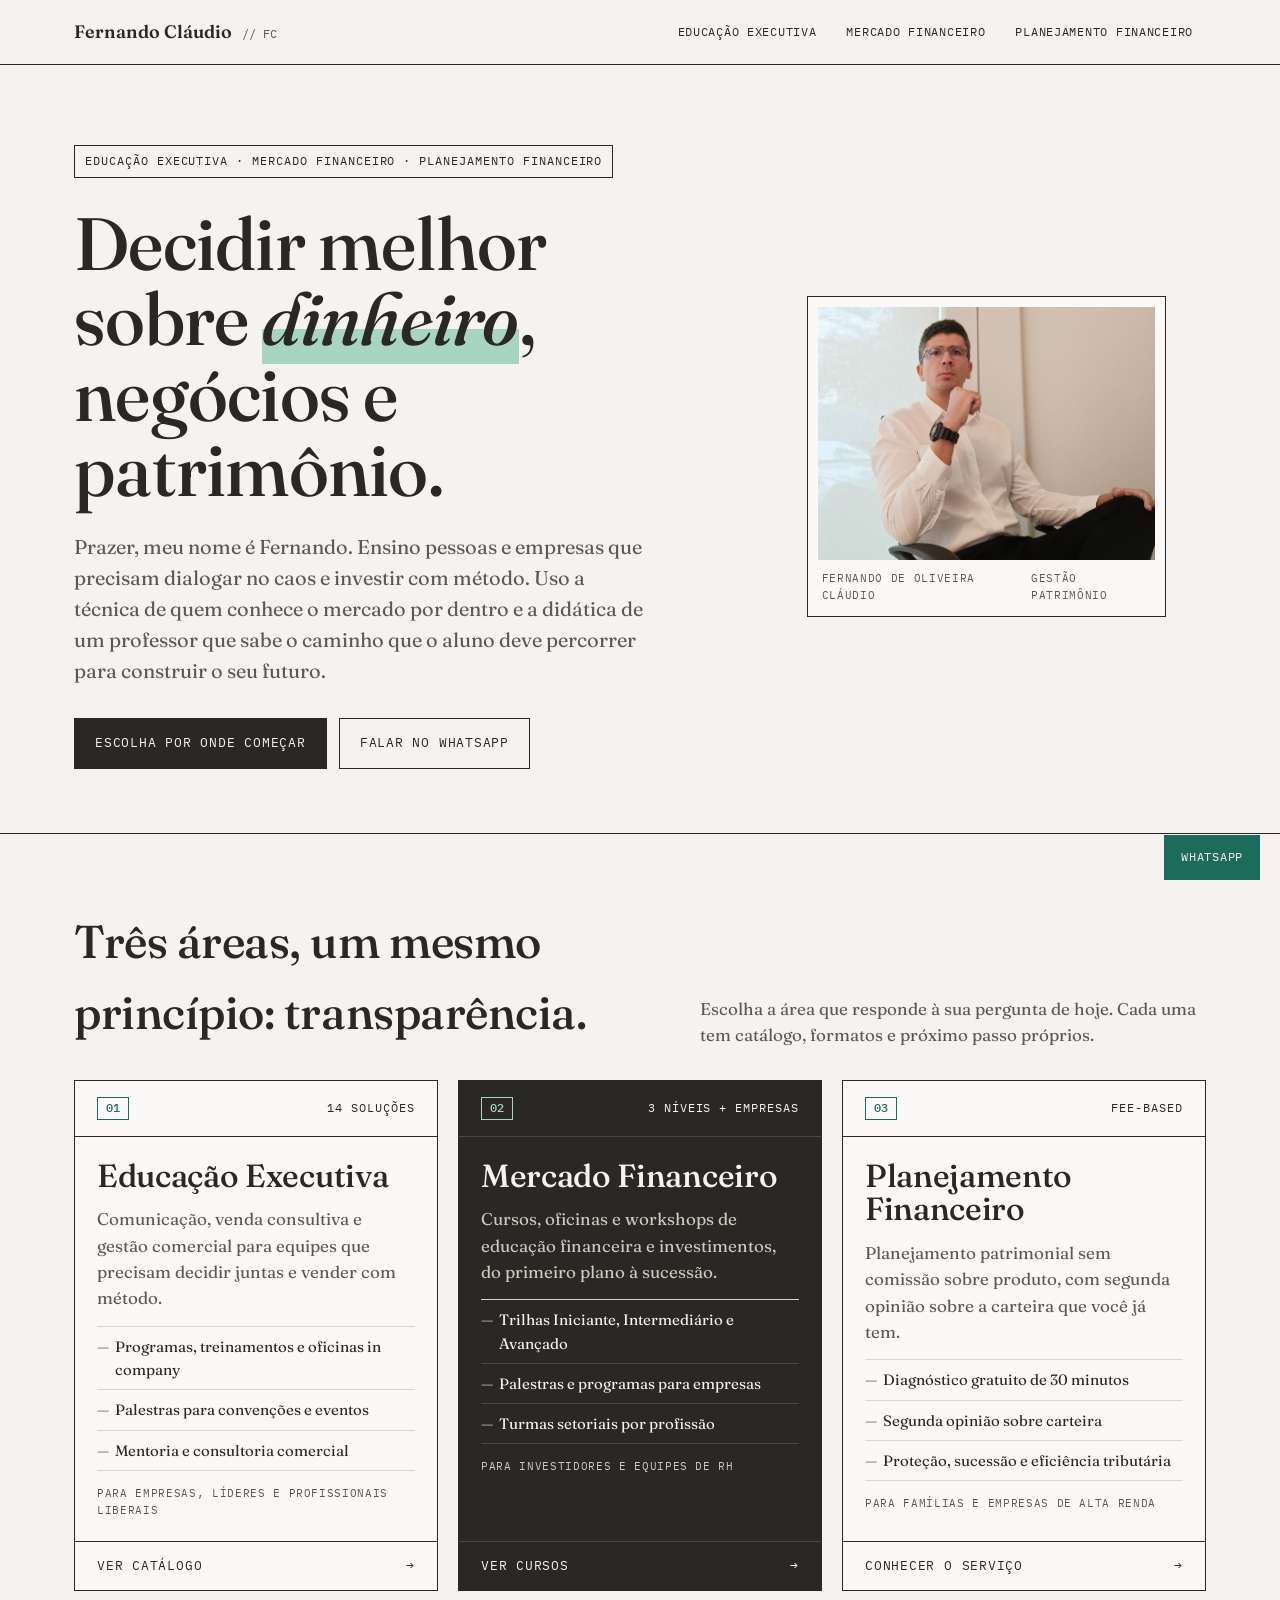
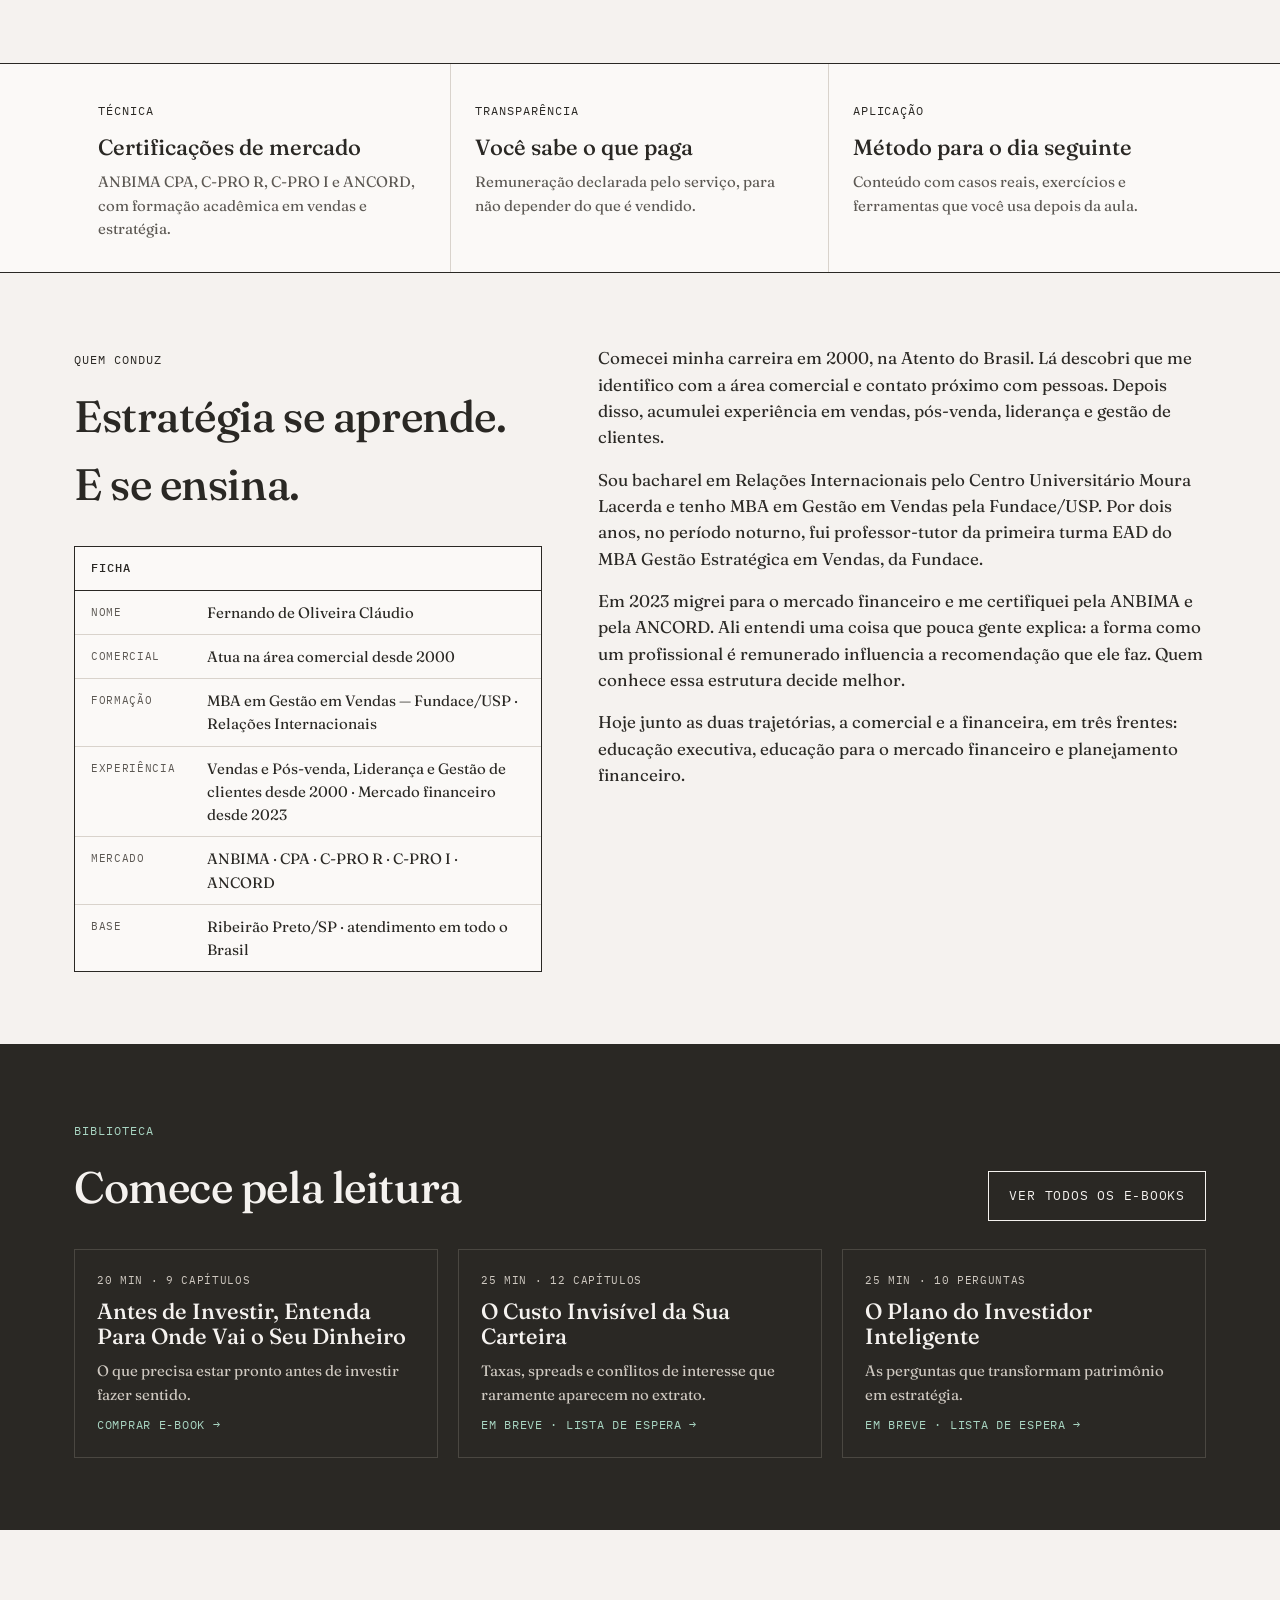
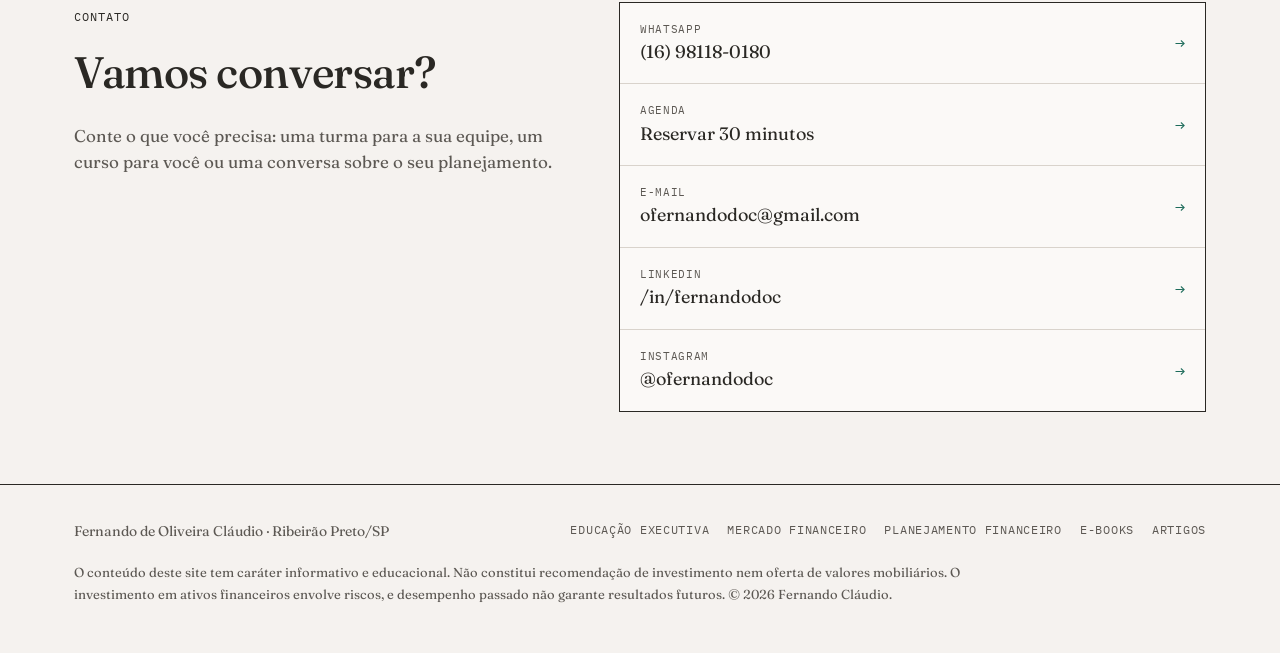
==== index.html @ ecac61ae "Update print statement to say 'Goodbye World'" ====
<!DOCTYPE html>
<html lang="pt-BR">
<head>
<meta charset="utf-8">
<meta name="viewport" content="width=device-width, initial-scale=1">
<title>Fernando Cláudio | Educação Executiva · Mercado Financeiro · Planejamento Financeiro</title>
<meta name="description" content="Educação executiva em comunicação e vendas, cursos de mercado financeiro e planejamento financeiro fee-based. Fernando de Oliveira Cláudio, Ribeirão Preto/SP, atendimento em todo o Brasil.">
<meta name="author" content="Fernando de Oliveira Cláudio">
<link rel="canonical" href="https://www.fernandoclaudio.com.br/">
<meta property="og:type" content="website">
<meta property="og:locale" content="pt_BR">
<meta property="og:title" content="Fernando Cláudio | Educação Executiva · Mercado Financeiro · Planejamento Financeiro">
<meta property="og:description" content="Conversas melhores, decisões financeiras mais claras. Cursos, treinamentos, palestras e planejamento financeiro com transparência.">
<meta property="og:url" content="https://www.fernandoclaudio.com.br/">
<meta property="og:image" content="https://www.fernandoclaudio.com.br/assets/fernando-perfil.jpg">
<meta name="twitter:card" content="summary_large_image">
<link rel="preconnect" href="https://fonts.googleapis.com">
<link rel="preconnect" href="https://fonts.gstatic.com" crossorigin>
<link href="https://fonts.googleapis.com/css2?family=Fraunces:ital,opsz,wght@0,9..144,400;0,9..144,500;0,9..144,600;1,9..144,400&family=IBM+Plex+Mono:wght@400;500&display=swap" rel="stylesheet">
<script type="application/ld+json">
{
  "@context": "https://schema.org",
  "@type": "ProfessionalService",
  "name": "Fernando Cláudio — Educação Executiva · Mercado Financeiro · Planejamento Financeiro",
  "url": "https://www.fernandoclaudio.com.br/",
  "image": "https://www.fernandoclaudio.com.br/assets/fernando-perfil.jpg",
  "areaServed": "BR",
  "address": { "@type": "PostalAddress", "addressLocality": "Ribeirão Preto", "addressRegion": "SP", "addressCountry": "BR" },
  "founder": {
    "@type": "Person",
    "name": "Fernando de Oliveira Cláudio",
    "sameAs": ["https://www.linkedin.com/in/fernandodoc/", "https://instagram.com/ofernandodoc"]
  },
  "hasOfferCatalog": {
    "@type": "OfferCatalog",
    "name": "Áreas de atuação",
    "itemListElement": [
      { "@type": "OfferCatalog", "name": "Educação Executiva", "url": "https://www.fernandoclaudio.com.br/educacao-executiva.html" },
      { "@type": "OfferCatalog", "name": "Mercado Financeiro", "url": "https://www.fernandoclaudio.com.br/mercado-financeiro.html" },
      { "@type": "OfferCatalog", "name": "Planejamento Financeiro", "url": "https://www.fernandoclaudio.com.br/planejamento-financeiro.html" }
    ]
  }
}
</script>
<style>
  :root{
    --bege:#F5F2EF; --papel:#FBF9F7; --tinta:#2A2824; --tinta-2:#5C5853; --linha:#D9D3CC;
    --jade:#1D6B5A; --jade-claro:#A8D5C2;
    --serif:"Fraunces",Georgia,serif; --mono:"IBM Plex Mono",ui-monospace,monospace;
    --max:1180px;
  }
  *{box-sizing:border-box}
  html{scroll-behavior:smooth}
  body{margin:0;background:var(--bege);color:var(--tinta);font-family:var(--serif);font-size:17px;line-height:1.55;-webkit-font-smoothing:antialiased}
  a{color:inherit}
  img{max-width:100%;display:block}
  .wrap{max-width:var(--max);margin:0 auto;padding:0 24px}
  .mono{font-family:var(--mono);font-size:12px;letter-spacing:.08em;text-transform:uppercase}
  h1,h2,h3{font-weight:500;letter-spacing:-.01em;margin:0}
  :focus-visible{outline:2px solid var(--jade);outline-offset:3px}

  /* topo */
  .topo{border-bottom:1px solid var(--tinta);background:var(--bege);position:sticky;top:0;z-index:20}
  .topo .wrap{display:flex;align-items:center;justify-content:space-between;height:64px;gap:16px}
  .marca{font-weight:600;text-decoration:none;font-size:18px;white-space:nowrap}
  .marca span{font-family:var(--mono);font-size:12px;font-weight:400;color:var(--tinta-2);margin-left:6px}
  .topo nav{display:flex;gap:4px}
  .topo nav a{font-family:var(--mono);font-size:12px;text-transform:uppercase;letter-spacing:.06em;text-decoration:none;padding:8px 12px;border:1px solid transparent}
  .topo nav a:hover{border-color:var(--tinta)}

  /* botões */
  .btn{font-family:var(--mono);font-size:13px;text-transform:uppercase;letter-spacing:.06em;display:inline-block;padding:14px 20px;border:1px solid var(--tinta);background:var(--tinta);color:var(--bege);text-decoration:none;cursor:pointer}
  .btn:hover{background:var(--jade);border-color:var(--jade);color:var(--bege)}
  .btn--linha{background:transparent;color:var(--tinta)}
  .btn--linha:hover{background:var(--tinta);border-color:var(--tinta);color:var(--jade-claro)}

  /* hero */
  .hero{padding:80px 0 64px;border-bottom:1px solid var(--tinta)}
  .hero .wrap{display:grid;grid-template-columns:1.45fr 1fr;gap:56px;align-items:center}
  .carimbo{display:inline-block;border:1px solid var(--tinta);padding:6px 10px;margin-bottom:28px}
  .hero h1{font-size:clamp(40px,6vw,74px);line-height:1.02}
  .hero h1 em{font-style:italic;background:linear-gradient(transparent 62%,var(--jade-claro) 62%)}
  .hero p.lead{font-size:20px;color:var(--tinta-2);max-width:44ch;margin:24px 0 32px}
  .hero .acoes{display:flex;gap:12px;flex-wrap:wrap}
  .foto{border:1px solid var(--tinta);background:var(--papel);padding:10px}
  .foto img{width:100%;height:auto;aspect-ratio:4/3;object-fit:cover}
  .foto figcaption{font-family:var(--mono);font-size:11px;text-transform:uppercase;letter-spacing:.06em;color:var(--tinta-2);padding:10px 4px 2px;display:flex;justify-content:space-between;gap:12px}

  /* áreas */
  .areas{padding:72px 0}
  .areas__head{display:flex;justify-content:space-between;align-items:end;gap:24px;flex-wrap:wrap;margin-bottom:32px}
  .areas__head h2{font-size:clamp(30px,4vw,46px);max-width:20ch}
  .areas__head p{color:var(--tinta-2);max-width:46ch;margin:0}
  .grade{display:grid;grid-template-columns:repeat(3,1fr);gap:20px}
  .area{background:var(--papel);border:1px solid var(--tinta);display:flex;flex-direction:column;text-decoration:none;transition:transform .15s ease, box-shadow .15s ease}
  .area:hover{transform:translate(-3px,-3px);box-shadow:6px 6px 0 var(--jade)}
  .area__top{display:flex;justify-content:space-between;align-items:center;padding:16px 22px;border-bottom:1px solid var(--tinta)}
  .area__num{font-family:var(--mono);font-size:12px;color:var(--jade);border:1px solid var(--jade);padding:1px 8px;font-weight:500}
  .area__body{padding:22px;display:flex;flex-direction:column;gap:14px;flex:1}
  .area h3{font-size:32px;line-height:1.05}
  .area .resumo{margin:0;color:var(--tinta-2)}
  .area ul{list-style:none;margin:0;padding:0;border-top:1px solid var(--linha)}
  .area li{font-size:15px;padding:8px 0 8px 18px;border-bottom:1px solid var(--linha);position:relative}
  .area li::before{content:"—";position:absolute;left:0;color:var(--tinta-2)}
  .area .para{font-family:var(--mono);font-size:11px;text-transform:uppercase;letter-spacing:.06em;color:var(--tinta-2);margin:0}
  .area .ir{margin-top:auto;font-family:var(--mono);font-size:13px;text-transform:uppercase;letter-spacing:.06em;padding:14px 22px;border-top:1px solid var(--tinta);display:flex;justify-content:space-between}
  .area:hover .ir{background:var(--tinta);color:var(--jade-claro)}
  .area--escuro{background:var(--tinta);color:var(--bege)}
  .area--escuro .area__top,.area--escuro .ir{border-color:#4a4741}
  .area--escuro .resumo,.area--escuro .para{color:#CFC9C1}
  .area--escuro li{border-color:#4a4741}
  .area--escuro li::before{color:#CFC9C1}
  .area--escuro .area__num{color:var(--jade-claro);border-color:var(--jade-claro)}
  .area--escuro:hover .ir{background:var(--jade-claro);color:var(--tinta)}

  /* princípio */
  .principio{border-top:1px solid var(--tinta);border-bottom:1px solid var(--tinta);background:var(--papel)}
  .principio .wrap{display:grid;grid-template-columns:repeat(3,1fr)}
  .principio div.item{padding:32px 24px;border-right:1px solid var(--linha)}
  .principio div.item:last-child{border-right:0}
  .principio strong{display:block;font-weight:500;font-size:22px;margin:8px 0 6px}
  .principio p{margin:0;font-size:15px;color:var(--tinta-2)}

  /* sobre */
  .bloco{padding:72px 0}
  .sobre{display:grid;grid-template-columns:1fr 1.3fr;gap:56px}
  .sobre h2{font-size:clamp(30px,4vw,44px);margin-top:10px}
  .sobre p{margin:0 0 16px}
  .registro{border:1px solid var(--tinta);background:var(--papel);margin-top:28px}
  .registro h3{font-family:var(--mono);font-size:12px;letter-spacing:.08em;text-transform:uppercase;padding:12px 16px;border-bottom:1px solid var(--tinta);font-weight:500}
  .registro dl{margin:0;display:grid;grid-template-columns:auto 1fr}
  .registro dt,.registro dd{margin:0;padding:10px 16px;border-bottom:1px solid var(--linha);font-size:15px}
  .registro dt{font-family:var(--mono);font-size:11px;text-transform:uppercase;letter-spacing:.06em;color:var(--tinta-2);padding-top:13px}
  .registro dl > :nth-last-child(-n+2){border-bottom:0}

  /* biblioteca */
  .biblio{background:var(--tinta);color:var(--bege)}
  .biblio .head{display:flex;justify-content:space-between;align-items:end;gap:24px;flex-wrap:wrap;margin-bottom:28px}
  .biblio h2{font-size:clamp(30px,4vw,44px);margin-top:10px}
  .biblio .mono{color:var(--jade-claro)}
  .livros{display:grid;grid-template-columns:repeat(3,1fr);gap:20px}
  .livro{border:1px solid #4a4741;padding:22px;text-decoration:none;display:flex;flex-direction:column;gap:10px}
  .livro:hover{border-color:var(--jade-claro)}
  .livro .tag{font-family:var(--mono);font-size:11px;text-transform:uppercase;letter-spacing:.06em;color:#CFC9C1}
  .livro strong{font-weight:500;font-size:22px;line-height:1.15}
  .livro p{margin:0;font-size:15px;color:#CFC9C1}
  .livro .cta{margin-top:auto;font-family:var(--mono);font-size:12px;text-transform:uppercase;letter-spacing:.06em;color:var(--jade-claro)}
  .biblio .btn--linha{color:var(--bege);border-color:var(--bege)}
  .biblio .btn--linha:hover{background:var(--jade-claro);border-color:var(--jade-claro);color:var(--tinta)}

  /* contato */
  .contato{display:grid;grid-template-columns:1fr 1.2fr;gap:56px;align-items:start}
  .contato h2{font-size:clamp(30px,4vw,44px);margin-top:10px}
  .contato .intro{color:var(--tinta-2);max-width:44ch}
  .canais{list-style:none;margin:0;padding:0;border:1px solid var(--tinta);background:var(--papel)}
  .canais li{border-bottom:1px solid var(--linha)}
  .canais li:last-child{border-bottom:0}
  .canais a{display:flex;justify-content:space-between;align-items:center;gap:16px;padding:18px 20px;text-decoration:none}
  .canais a:hover{background:var(--bege)}
  .canais .rot{font-family:var(--mono);font-size:11px;text-transform:uppercase;letter-spacing:.06em;color:var(--tinta-2);display:block}
  .canais .val{font-size:18px}
  .canais .seta{font-family:var(--mono);color:var(--jade)}

  footer{border-top:1px solid var(--tinta);padding:36px 0 48px;font-size:14px;color:var(--tinta-2)}
  footer .linha{display:flex;justify-content:space-between;gap:24px;flex-wrap:wrap;margin-bottom:18px}
  footer nav{display:flex;gap:18px;flex-wrap:wrap}
  footer nav a{text-decoration:none;font-family:var(--mono);font-size:12px;text-transform:uppercase;letter-spacing:.06em}
  footer nav a:hover{color:var(--jade)}
  footer .aviso{font-size:13px;line-height:1.7;max-width:900px;margin:0}

  .wa{position:fixed;right:20px;bottom:20px;z-index:30;font-family:var(--mono);font-size:12px;text-transform:uppercase;letter-spacing:.06em;background:var(--jade);color:var(--bege);text-decoration:none;padding:12px 16px;border:1px solid var(--jade)}
  .wa:hover{background:var(--tinta);border-color:var(--tinta)}

  @media (max-width:980px){
    .hero .wrap,.sobre,.contato{grid-template-columns:1fr;gap:32px}
    .grade,.livros{grid-template-columns:1fr}
    .principio .wrap{grid-template-columns:1fr}
    .principio div.item{border-right:0;border-bottom:1px solid var(--linha)}
    .principio div.item:last-child{border-bottom:0}
  }
  @media (max-width:720px){
    .topo .wrap{height:auto;flex-direction:column;align-items:flex-start;padding-top:12px;padding-bottom:10px;gap:8px}
    .topo nav{flex-wrap:wrap}
    .topo nav a{padding:5px 8px;font-size:11px;border-color:var(--linha)}
    .hero{padding:48px 0 40px}
    body{font-size:16px}
  }

  /* ===== Toque confortável em celular e tablet (alvo mínimo de 44 px) ===== */
  @media (max-width:1024px), (pointer:coarse){
    .topo nav a{min-height:44px;display:inline-flex;align-items:center}
    footer nav a{min-height:44px;display:inline-flex;align-items:center}
    .marca{min-height:44px;display:inline-flex;align-items:center}
    .btn{min-height:48px}
  }
  @media (max-width:720px){
    .topo{position:static}
    .topo nav a{padding:0 10px}
    .hero .acoes .btn{width:100%;text-align:center}
  }
</style>
</head>
<body>

<header class="topo">
  <div class="wrap">
    <a class="marca" href="index.html">Fernando Cláudio <span>// FC</span></a>
    <nav aria-label="Áreas">
      <a href="educacao-executiva.html">Educação Executiva</a>
      <a href="mercado-financeiro.html">Mercado Financeiro</a>
      <a href="planejamento-financeiro.html">Planejamento Financeiro</a>
    </nav>
  </div>
</header>

<main>

  <section class="hero">
    <div class="wrap">
      <div>
        <span class="carimbo mono">Educação Executiva · Mercado Financeiro · Planejamento Financeiro</span>
        <h1>Decidir melhor sobre <em>dinheiro</em>, negócios e patrimônio.</h1>
        <p class="lead">Prazer, meu nome é Fernando. Ensino pessoas e empresas que precisam dialogar no caos e investir com método. Uso a técnica de quem conhece o mercado por dentro e a didática de um professor que sabe o caminho que o aluno deve percorrer para construir o seu futuro.</p>
        <div class="acoes">
          <a class="btn" href="#areas">Escolha por onde começar</a>
          <a class="btn btn--linha" href="https://api.whatsapp.com/send/?phone=5516981180180&amp;text=Ol%C3%A1%2C+Fernando.+Vim+pelo+site+e+quero+conversar.&amp;type=phone_number&amp;app_absent=0" target="_blank" rel="noopener">Falar no WhatsApp</a>
        </div>
      </div>
      <figure class="foto">
        <img src="assets/fernando-perfil.jpg" alt="Fernando de Oliveira Cláudio" width="1200" height="918" fetchpriority="high">
        <figcaption><span>Fernando de Oliveira Cláudio</span><span>Gestão Patrimônio</span></figcaption>
      </figure>
    </div>
  </section>

  <section class="areas" id="areas">
    <div class="wrap">
      <div class="areas__head">
        <h2>Três áreas, um mesmo princípio: transparência.</h2>
        <p>Escolha a área que responde à sua pergunta de hoje. Cada uma tem catálogo, formatos e próximo passo próprios.</p>
      </div>

      <div class="grade">
        <a class="area" href="educacao-executiva.html">
          <div class="area__top"><span class="area__num">01</span><span class="mono">14 soluções</span></div>
          <div class="area__body">
            <h3>Educação Executiva</h3>
            <p class="resumo">Comunicação, venda consultiva e gestão comercial para equipes que precisam decidir juntas e vender com método.</p>
            <ul>
              <li>Programas, treinamentos e oficinas in company</li>
              <li>Palestras para convenções e eventos</li>
              <li>Mentoria e consultoria comercial</li>
            </ul>
            <p class="para">Para empresas, líderes e profissionais liberais</p>
          </div>
          <span class="ir">Ver catálogo <span aria-hidden="true">→</span></span>
        </a>

        <a class="area area--escuro" href="mercado-financeiro.html">
          <div class="area__top"><span class="area__num">02</span><span class="mono">3 níveis + empresas</span></div>
          <div class="area__body">
            <h3>Mercado Financeiro</h3>
            <p class="resumo">Cursos, oficinas e workshops de educação financeira e investimentos, do primeiro plano à sucessão.</p>
            <ul>
              <li>Trilhas Iniciante, Intermediário e Avançado</li>
              <li>Palestras e programas para empresas</li>
              <li>Turmas setoriais por profissão</li>
            </ul>
            <p class="para">Para investidores e equipes de RH</p>
          </div>
          <span class="ir">Ver cursos <span aria-hidden="true">→</span></span>
        </a>

        <a class="area" href="planejamento-financeiro.html">
          <div class="area__top"><span class="area__num">03</span><span class="mono">Fee-based</span></div>
          <div class="area__body">
            <h3>Planejamento Financeiro</h3>
            <p class="resumo">Planejamento patrimonial sem comissão sobre produto, com segunda opinião sobre a carteira que você já tem.</p>
            <ul>
              <li>Diagnóstico gratuito de 30 minutos</li>
              <li>Segunda opinião sobre carteira</li>
              <li>Proteção, sucessão e eficiência tributária</li>
            </ul>
            <p class="para">Para famílias e empresas de alta renda</p>
          </div>
          <span class="ir">Conhecer o serviço <span aria-hidden="true">→</span></span>
        </a>
      </div>
    </div>
  </section>

  <section class="principio" aria-label="Como trabalho">
    <div class="wrap">
      <div class="item"><span class="mono">Técnica</span><strong>Certificações de mercado</strong><p>ANBIMA CPA, C-PRO R, C-PRO I e ANCORD, com formação acadêmica em vendas e estratégia.</p></div>
      <div class="item"><span class="mono">Transparência</span><strong>Você sabe o que paga</strong><p>Remuneração declarada pelo serviço, para não depender do que é vendido.</p></div>
      <div class="item"><span class="mono">Aplicação</span><strong>Método para o dia seguinte</strong><p>Conteúdo com casos reais, exercícios e ferramentas que você usa depois da aula.</p></div>
    </div>
  </section>

  <section class="bloco" id="sobre">
    <div class="wrap sobre">
      <div>
        <span class="mono">Quem conduz</span>
        <h2>Estratégia se aprende. E se ensina.</h2>
        <aside class="registro" aria-label="Ficha do instrutor">
          <h3>Ficha</h3>
          <dl>
            <dt>Nome</dt><dd>Fernando de Oliveira Cláudio</dd>
            <dt>Comercial</dt><dd>Atua na área comercial desde 2000</dd>
            <dt>Formação</dt><dd>MBA em Gestão em Vendas — Fundace/USP · Relações Internacionais</dd>
            <dt>Experiência</dt><dd>Vendas e Pós-venda, Liderança e Gestão de clientes desde 2000 · Mercado financeiro desde 2023</dd>
            <dt>Mercado</dt><dd>ANBIMA · CPA · C-PRO R · C-PRO I · ANCORD</dd>
            <dt>Base</dt><dd>Ribeirão Preto/SP · atendimento em todo o Brasil</dd>
          </dl>
        </aside>
      </div>
      <div>
        <p>Comecei minha carreira em 2000, na Atento do Brasil. Lá descobri que me identifico com a área comercial e contato próximo com pessoas. Depois disso, acumulei experiência em vendas, pós-venda, liderança e gestão de clientes.</p>
        <p>Sou bacharel em Relações Internacionais pelo Centro Universitário Moura Lacerda e tenho MBA em Gestão em Vendas pela Fundace/USP. Por dois anos, no período noturno, fui professor-tutor da primeira turma EAD do MBA Gestão Estratégica em Vendas, da Fundace.</p>
        <p>Em 2023 migrei para o mercado financeiro e me certifiquei pela ANBIMA e pela ANCORD. Ali entendi uma coisa que pouca gente explica: a forma como um profissional é remunerado influencia a recomendação que ele faz. Quem conhece essa estrutura decide melhor.</p>
        <p>Hoje junto as duas trajetórias, a comercial e a financeira, em três frentes: educação executiva, educação para o mercado financeiro e planejamento financeiro.</p>
      </div>
    </div>
  </section>

  <section class="bloco biblio" id="biblioteca">
    <div class="wrap">
      <div class="head">
        <div>
          <span class="mono">Biblioteca</span>
          <h2>Comece pela leitura</h2>
        </div>
        <a class="btn btn--linha" href="ebooks.html">Ver todos os e-books</a>
      </div>
      <div class="livros">
        <a class="livro" href="landing-antes-de-investir.html"><span class="tag">20 min · 9 capítulos</span><strong>Antes de Investir, Entenda Para Onde Vai o Seu Dinheiro</strong><p>O que precisa estar pronto antes de investir fazer sentido.</p><span class="cta">Comprar e-book →</span></a>
        <a class="livro" href="landing-custo-invisivel-carteira.html"><span class="tag">25 min · 12 capítulos</span><strong>O Custo Invisível da Sua Carteira</strong><p>Taxas, spreads e conflitos de interesse que raramente aparecem no extrato.</p><span class="cta">Em breve · lista de espera →</span></a>
        <a class="livro" href="landing-plano-investidor-inteligente.html"><span class="tag">25 min · 10 perguntas</span><strong>O Plano do Investidor Inteligente</strong><p>As perguntas que transformam patrimônio em estratégia.</p><span class="cta">Em breve · lista de espera →</span></a>
      </div>
    </div>
  </section>

  <section class="bloco" id="contato">
    <div class="wrap contato">
      <div>
        <span class="mono">Contato</span>
        <h2>Vamos conversar?</h2>
        <p class="intro">Conte o que você precisa: uma turma para a sua equipe, um curso para você ou uma conversa sobre o seu planejamento.</p>
      </div>
      <ul class="canais">
        <li><a href="https://api.whatsapp.com/send/?phone=5516981180180&amp;text=Ol%C3%A1%2C+Fernando.+Vim+pelo+site+e+quero+conversar.&amp;type=phone_number&amp;app_absent=0" target="_blank" rel="noopener"><span><span class="rot">WhatsApp</span><span class="val">(16) 98118-0180</span></span><span class="seta">→</span></a></li>
        <li><a href="https://calendly.com/soufernando/30min" target="_blank" rel="noopener"><span><span class="rot">Agenda</span><span class="val">Reservar 30 minutos</span></span><span class="seta">→</span></a></li>
        <li><a href="mailto:ofernandodoc@gmail.com"><span><span class="rot">E-mail</span><span class="val">ofernandodoc@gmail.com</span></span><span class="seta">→</span></a></li>
        <li><a href="https://www.linkedin.com/in/fernandodoc/" target="_blank" rel="noopener"><span><span class="rot">LinkedIn</span><span class="val">/in/fernandodoc</span></span><span class="seta">→</span></a></li>
        <li><a href="https://instagram.com/ofernandodoc" target="_blank" rel="noopener"><span><span class="rot">Instagram</span><span class="val">@ofernandodoc</span></span><span class="seta">→</span></a></li>
      </ul>
    </div>
  </section>

</main>

<footer>
  <div class="wrap">
    <div class="linha">
      <span>Fernando de Oliveira Cláudio · Ribeirão Preto/SP</span>
      <nav aria-label="Rodapé">
        <a href="educacao-executiva.html">Educação Executiva</a>
        <a href="mercado-financeiro.html">Mercado Financeiro</a>
        <a href="planejamento-financeiro.html">Planejamento Financeiro</a>
        <a href="ebooks.html">E-books</a>
        <a href="artigos.html">Artigos</a>
      </nav>
    </div>
    <p class="aviso">O conteúdo deste site tem caráter informativo e educacional. Não constitui recomendação de investimento nem oferta de valores mobiliários. O investimento em ativos financeiros envolve riscos, e desempenho passado não garante resultados futuros. © 2026 Fernando Cláudio.</p>
  </div>
</footer>

<a class="wa" href="https://api.whatsapp.com/send/?phone=5516981180180&amp;text=Ol%C3%A1%2C+Fernando.+Vim+pelo+site+e+quero+conversar.&amp;type=phone_number&amp;app_absent=0" target="_blank" rel="noopener" aria-label="Falar no WhatsApp">WhatsApp</a>

</body>
</html>
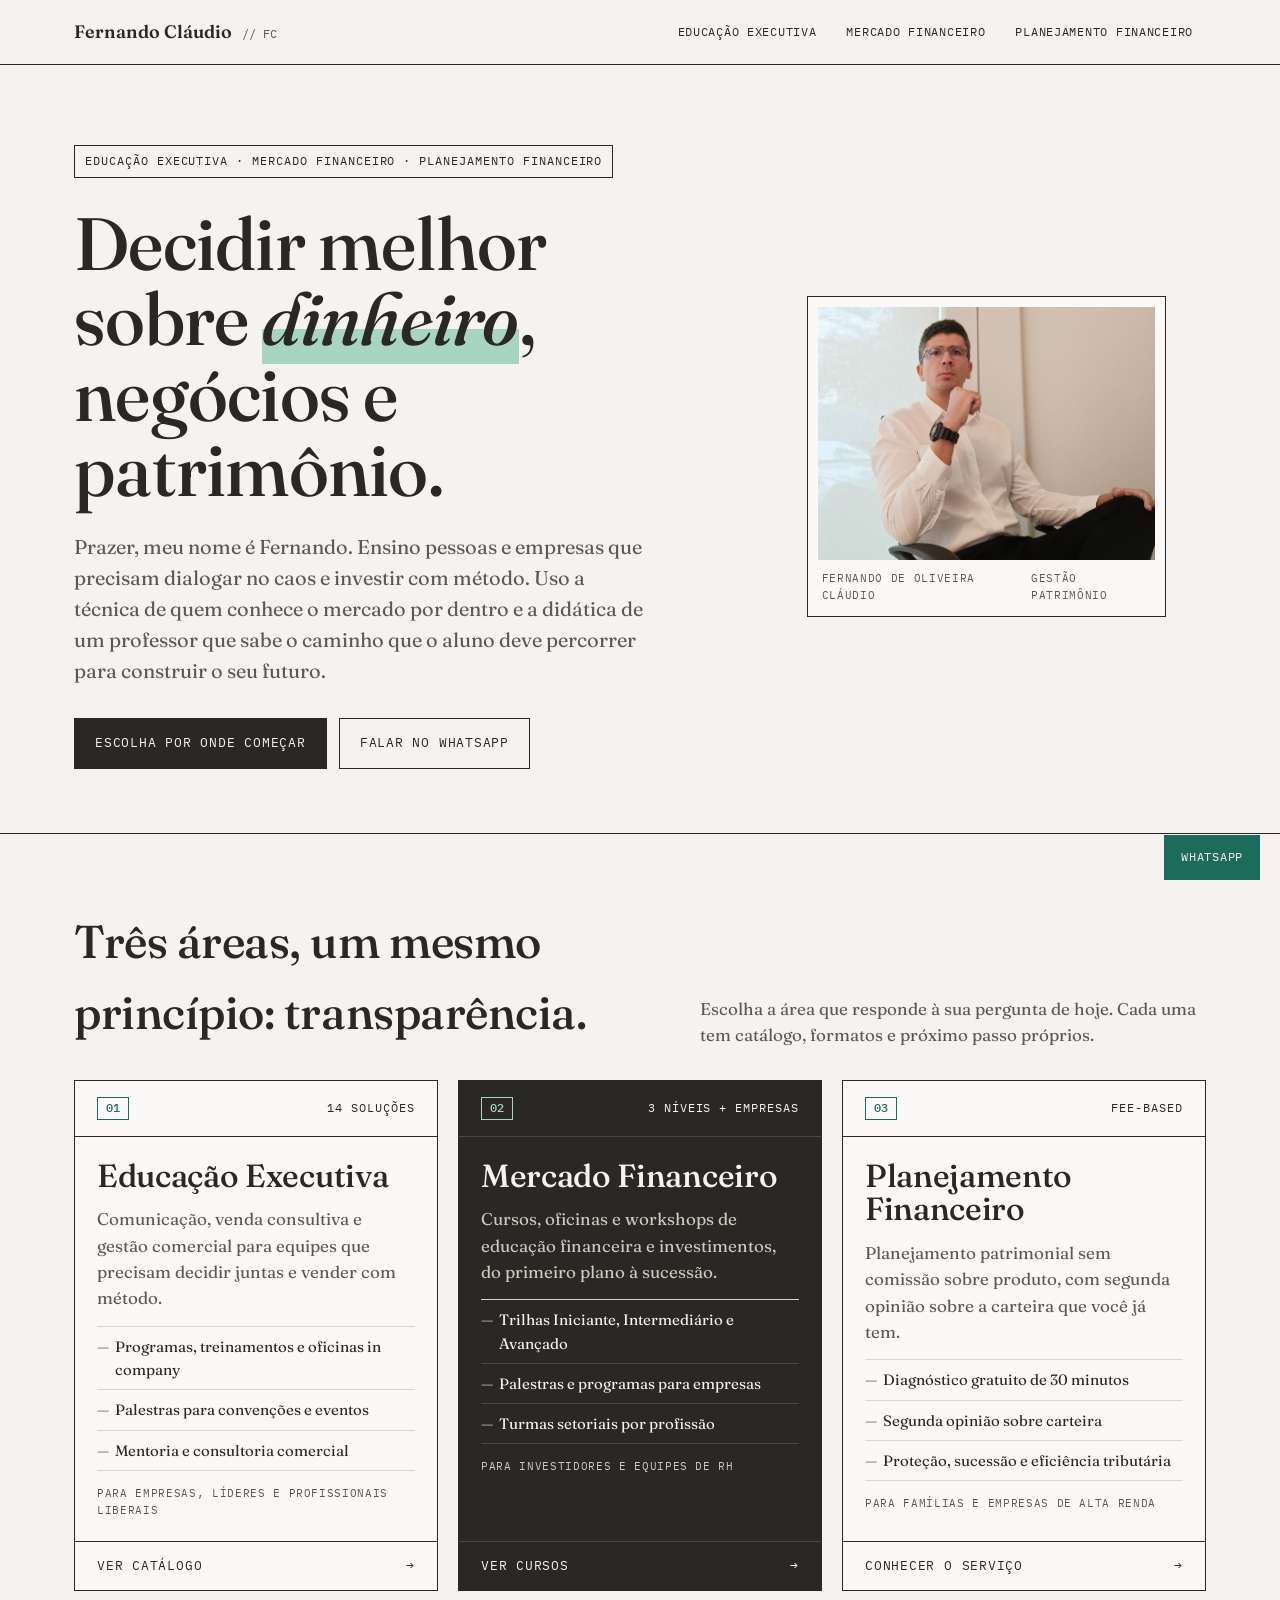
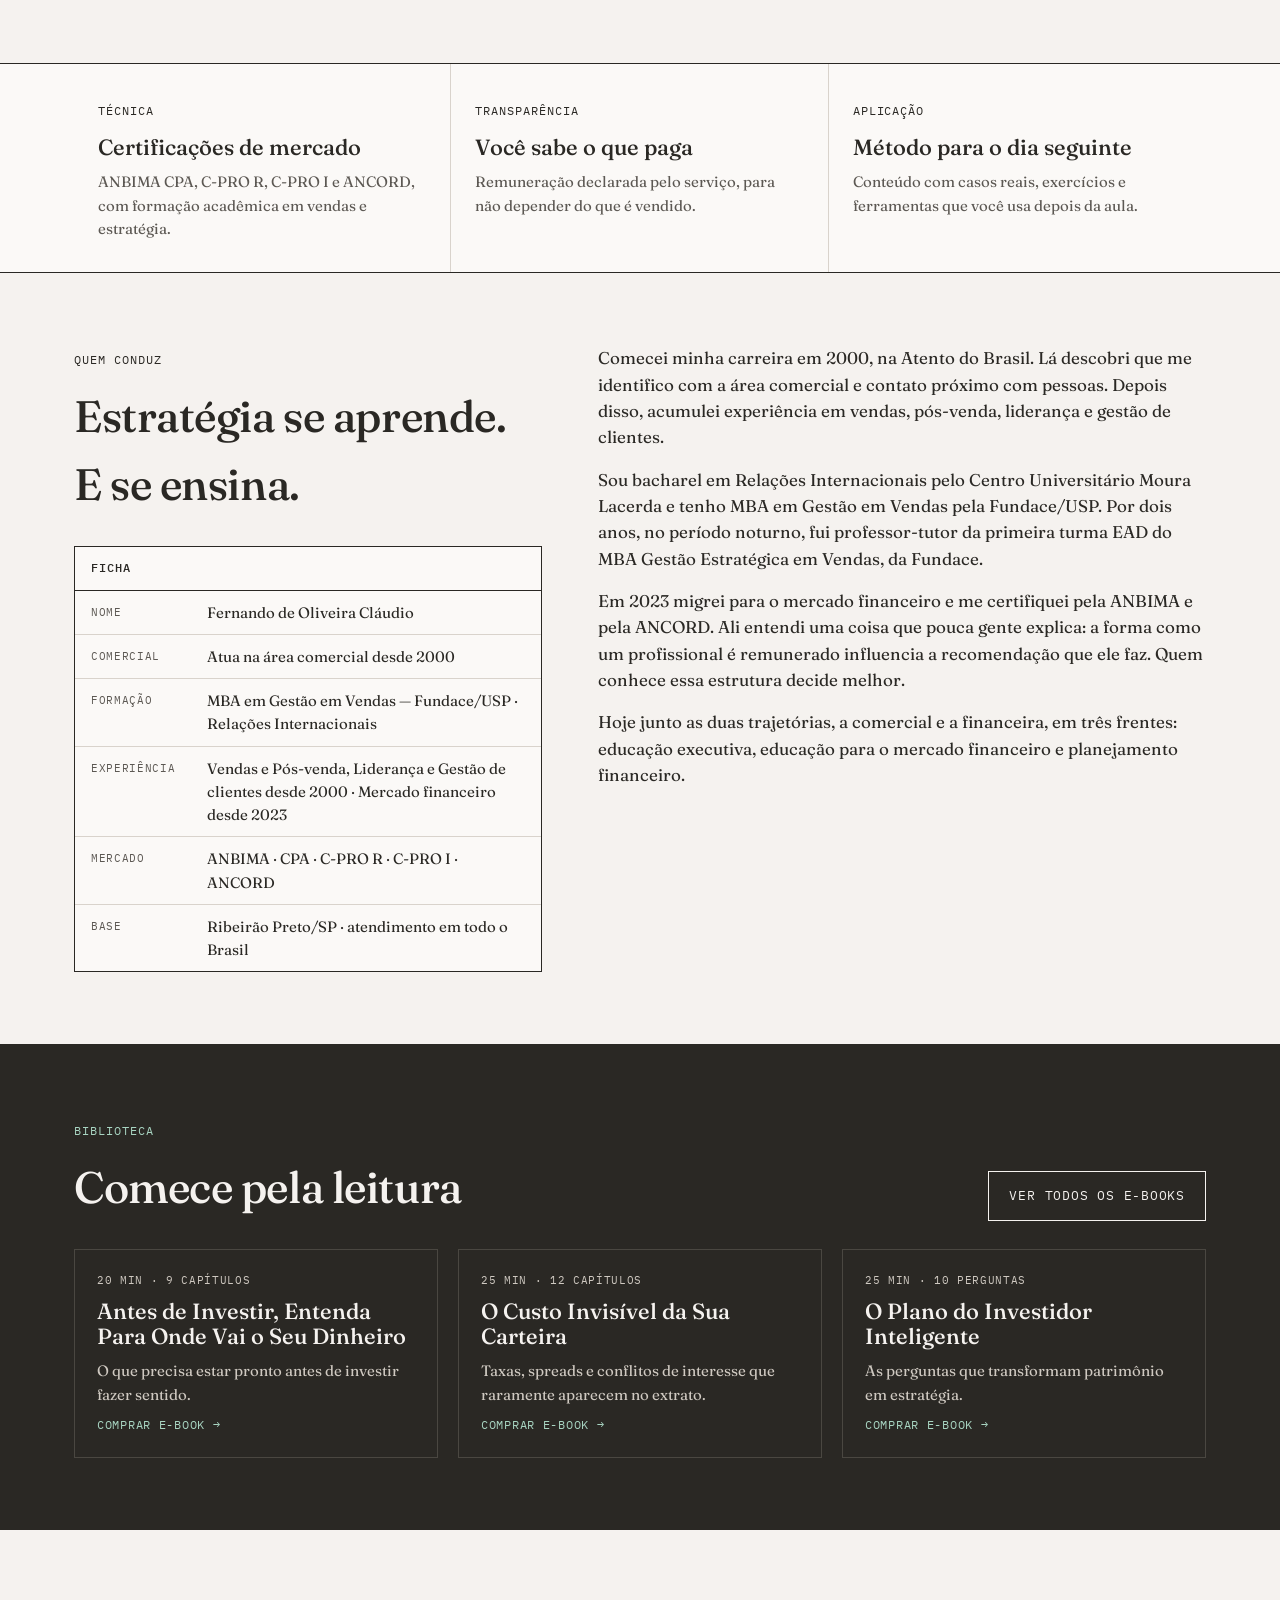
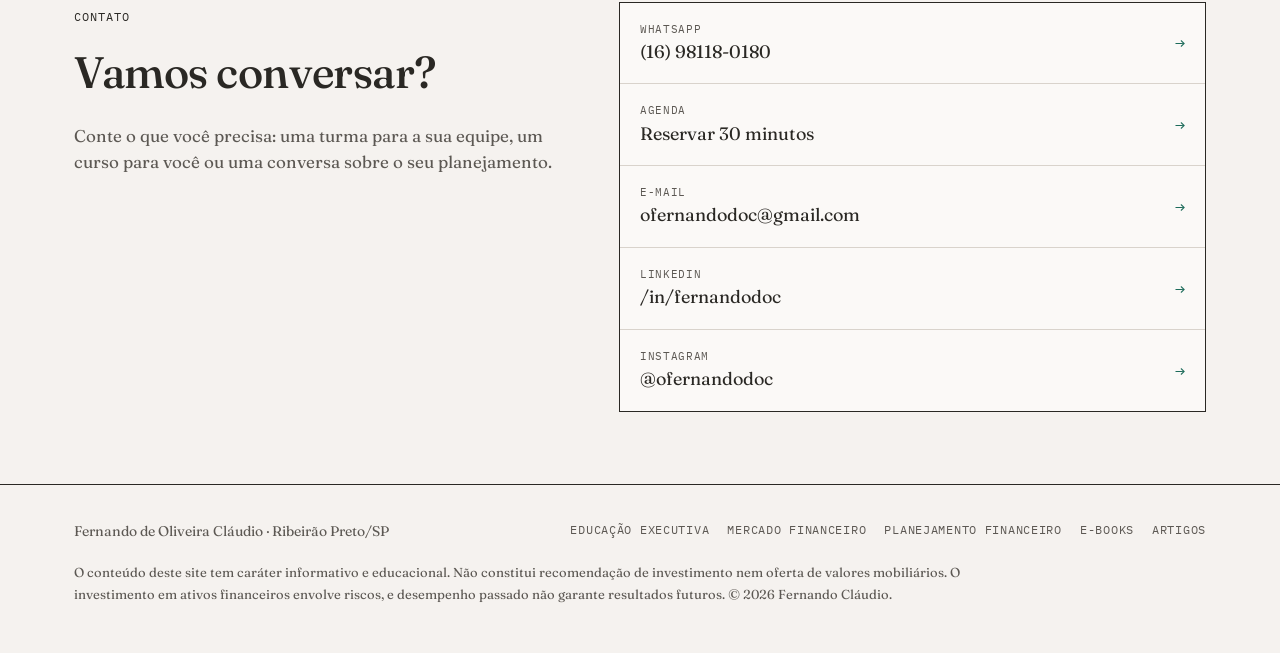
==== commit 95b21a11: "Update fmt.Println message from 'Hello' to 'Goodbye'" ====
--- a/index.html
+++ b/index.html
@@ -334,8 +334,8 @@
       </div>
       <div class="livros">
         <a class="livro" href="landing-antes-de-investir.html"><span class="tag">20 min · 9 capítulos</span><strong>Antes de Investir, Entenda Para Onde Vai o Seu Dinheiro</strong><p>O que precisa estar pronto antes de investir fazer sentido.</p><span class="cta">Comprar e-book →</span></a>
-        <a class="livro" href="landing-custo-invisivel-carteira.html"><span class="tag">25 min · 12 capítulos</span><strong>O Custo Invisível da Sua Carteira</strong><p>Taxas, spreads e conflitos de interesse que raramente aparecem no extrato.</p><span class="cta">Em breve · lista de espera →</span></a>
-        <a class="livro" href="landing-plano-investidor-inteligente.html"><span class="tag">25 min · 10 perguntas</span><strong>O Plano do Investidor Inteligente</strong><p>As perguntas que transformam patrimônio em estratégia.</p><span class="cta">Em breve · lista de espera →</span></a>
+        <a class="livro" href="landing-custo-invisivel-carteira.html"><span class="tag">25 min · 12 capítulos</span><strong>O Custo Invisível da Sua Carteira</strong><p>Taxas, spreads e conflitos de interesse que raramente aparecem no extrato.</p><span class="cta">Comprar e-book →</span></a>
+        <a class="livro" href="landing-plano-investidor-inteligente.html"><span class="tag">25 min · 10 perguntas</span><strong>O Plano do Investidor Inteligente</strong><p>As perguntas que transformam patrimônio em estratégia.</p><span class="cta">Comprar e-book →</span></a>
       </div>
     </div>
   </section>
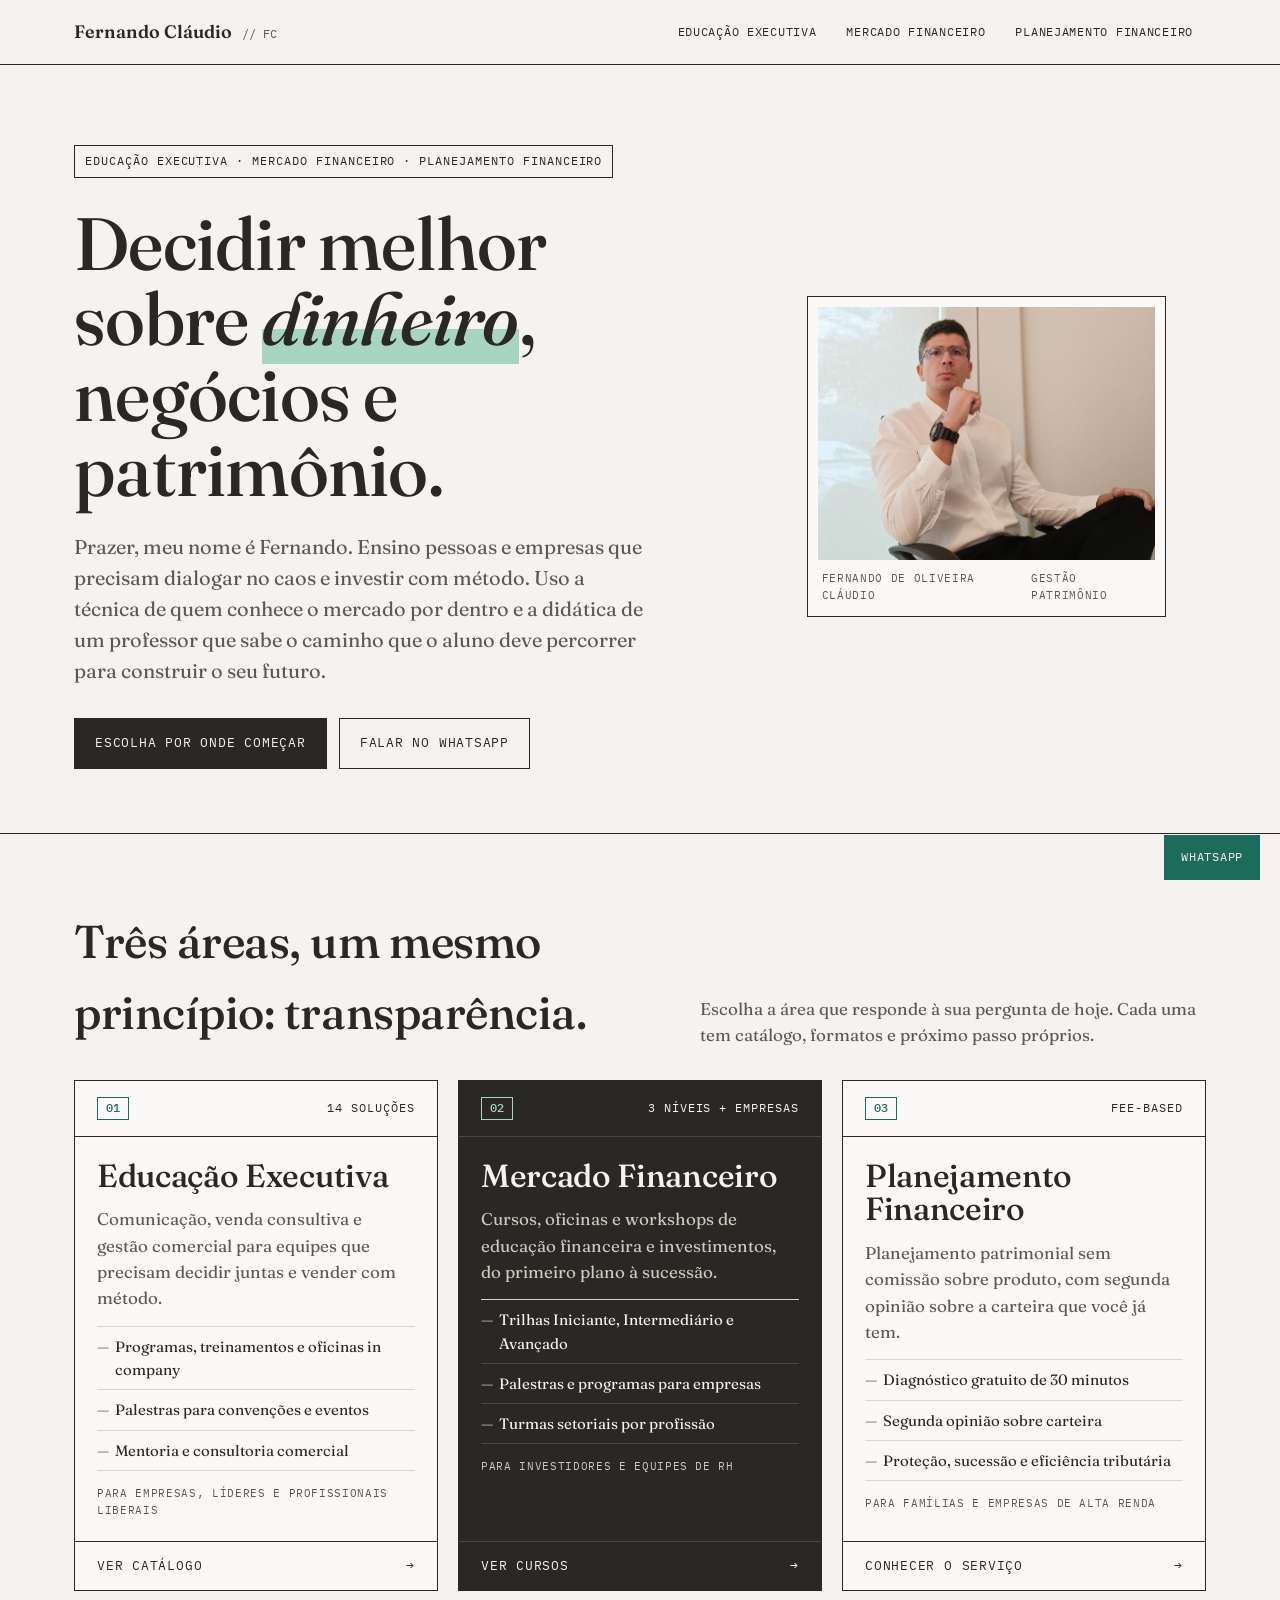
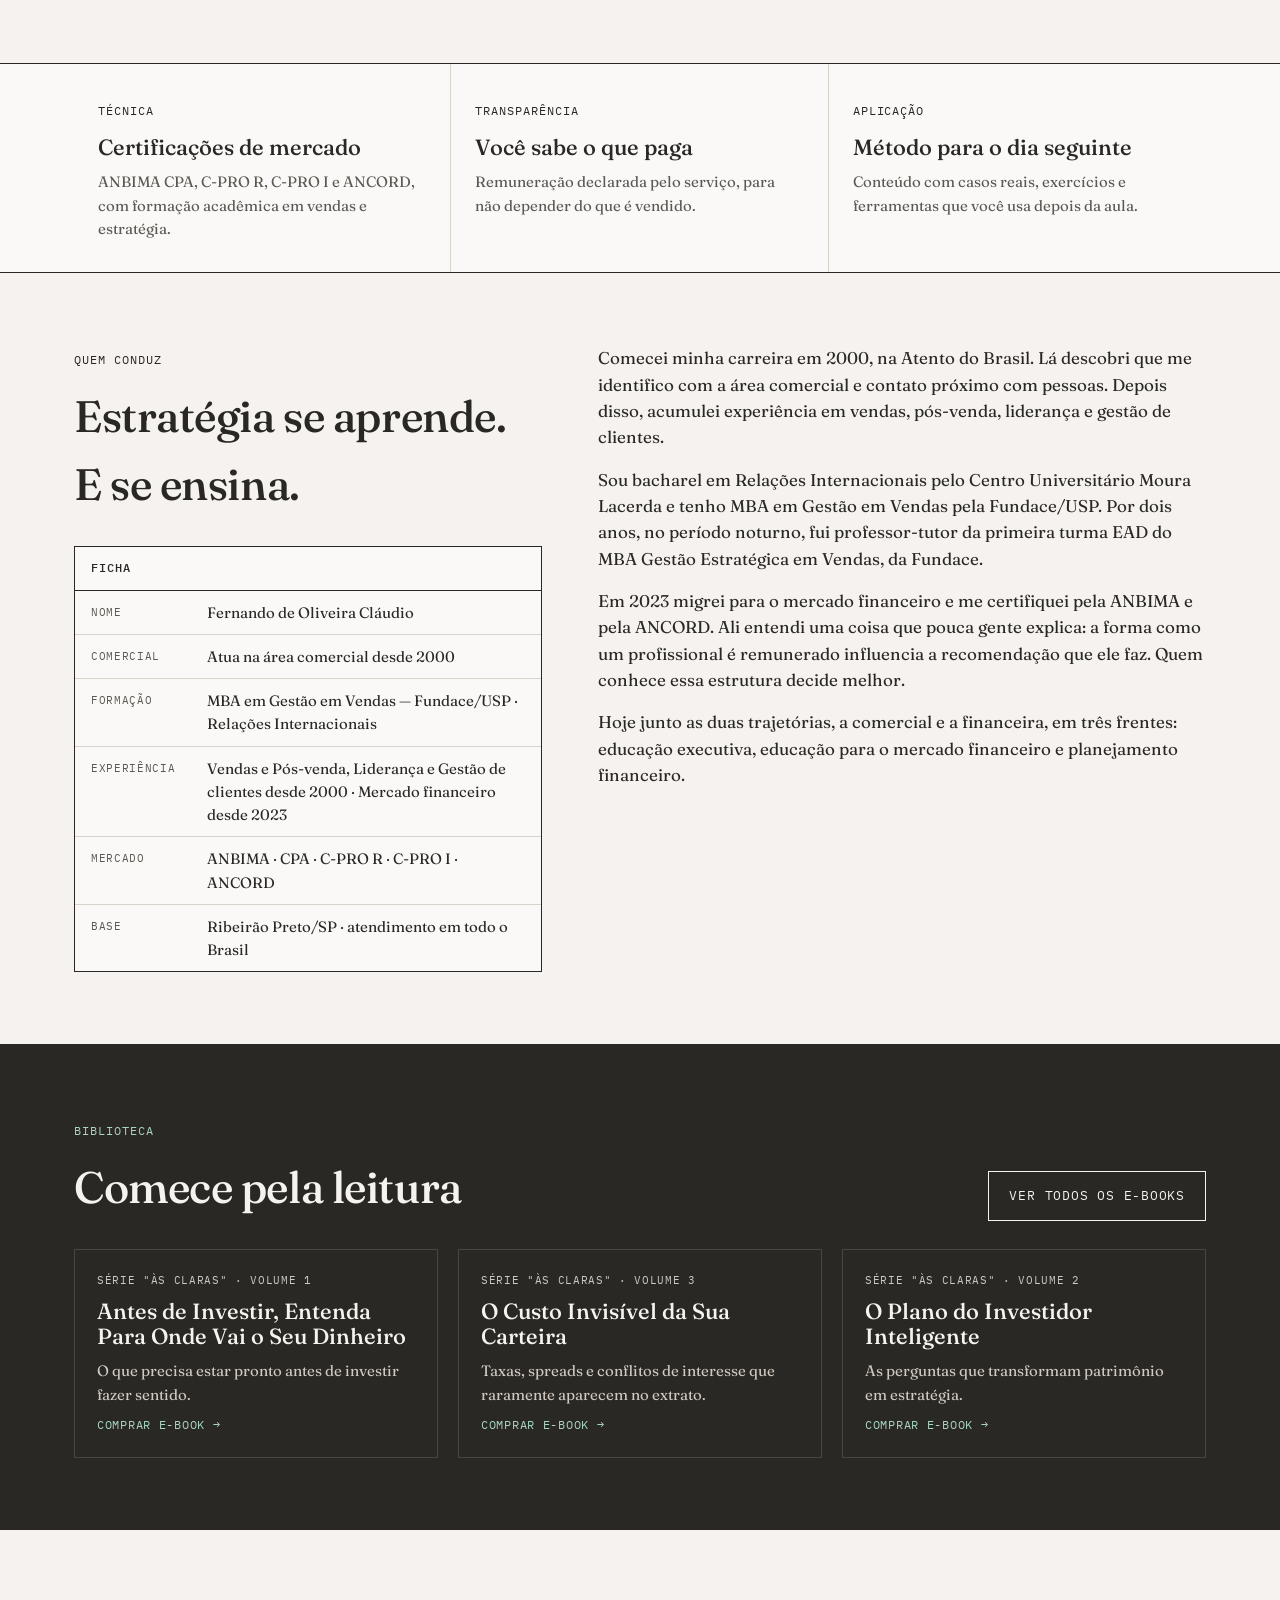
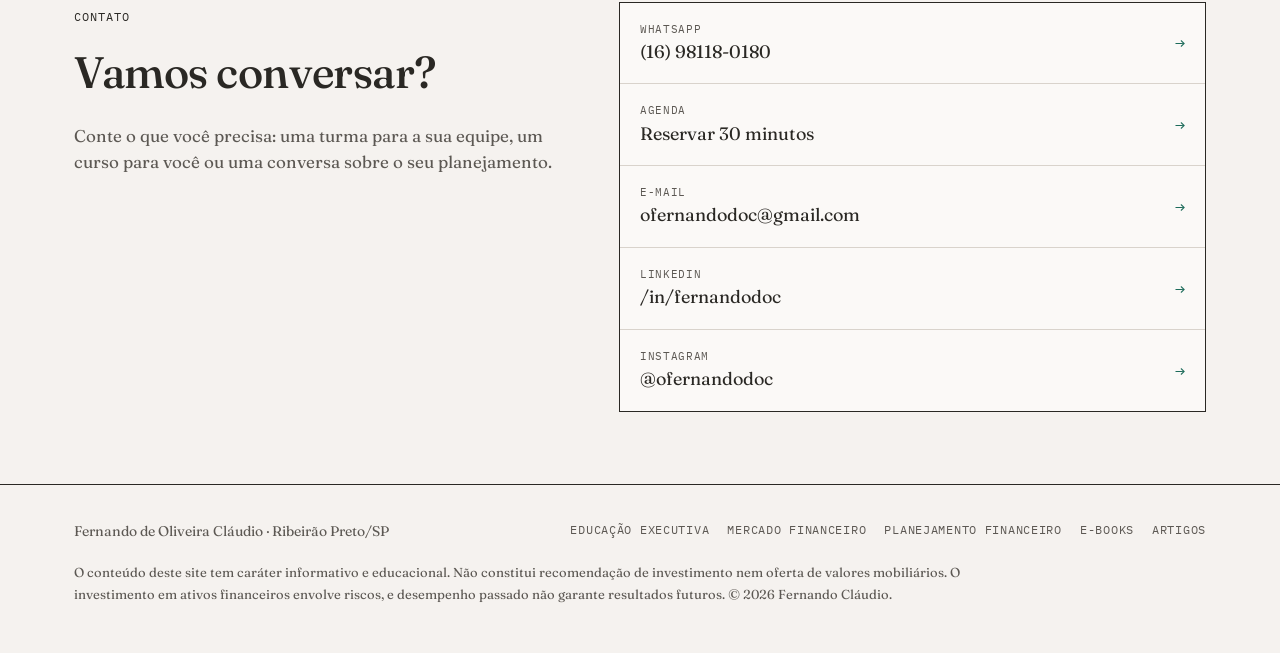
==== commit 85e95102: "Update print statement from 'Hello' to 'Goodbye'" ====
--- a/index.html
+++ b/index.html
@@ -333,9 +333,9 @@
         <a class="btn btn--linha" href="ebooks.html">Ver todos os e-books</a>
       </div>
       <div class="livros">
-        <a class="livro" href="landing-antes-de-investir.html"><span class="tag">20 min · 9 capítulos</span><strong>Antes de Investir, Entenda Para Onde Vai o Seu Dinheiro</strong><p>O que precisa estar pronto antes de investir fazer sentido.</p><span class="cta">Comprar e-book →</span></a>
-        <a class="livro" href="landing-custo-invisivel-carteira.html"><span class="tag">25 min · 12 capítulos</span><strong>O Custo Invisível da Sua Carteira</strong><p>Taxas, spreads e conflitos de interesse que raramente aparecem no extrato.</p><span class="cta">Comprar e-book →</span></a>
-        <a class="livro" href="landing-plano-investidor-inteligente.html"><span class="tag">25 min · 10 perguntas</span><strong>O Plano do Investidor Inteligente</strong><p>As perguntas que transformam patrimônio em estratégia.</p><span class="cta">Comprar e-book →</span></a>
+        <a class="livro" href="landing-antes-de-investir.html"><span class="tag">Série "Às Claras" · Volume 1</span><strong>Antes de Investir, Entenda Para Onde Vai o Seu Dinheiro</strong><p>O que precisa estar pronto antes de investir fazer sentido.</p><span class="cta">Comprar e-book →</span></a>
+        <a class="livro" href="landing-custo-invisivel-carteira.html"><span class="tag">Série "Às Claras" · Volume 3</span><strong>O Custo Invisível da Sua Carteira</strong><p>Taxas, spreads e conflitos de interesse que raramente aparecem no extrato.</p><span class="cta">Comprar e-book →</span></a>
+        <a class="livro" href="landing-plano-investidor-inteligente.html"><span class="tag">Série "Às Claras" · Volume 2</span><strong>O Plano do Investidor Inteligente</strong><p>As perguntas que transformam patrimônio em estratégia.</p><span class="cta">Comprar e-book →</span></a>
       </div>
     </div>
   </section>
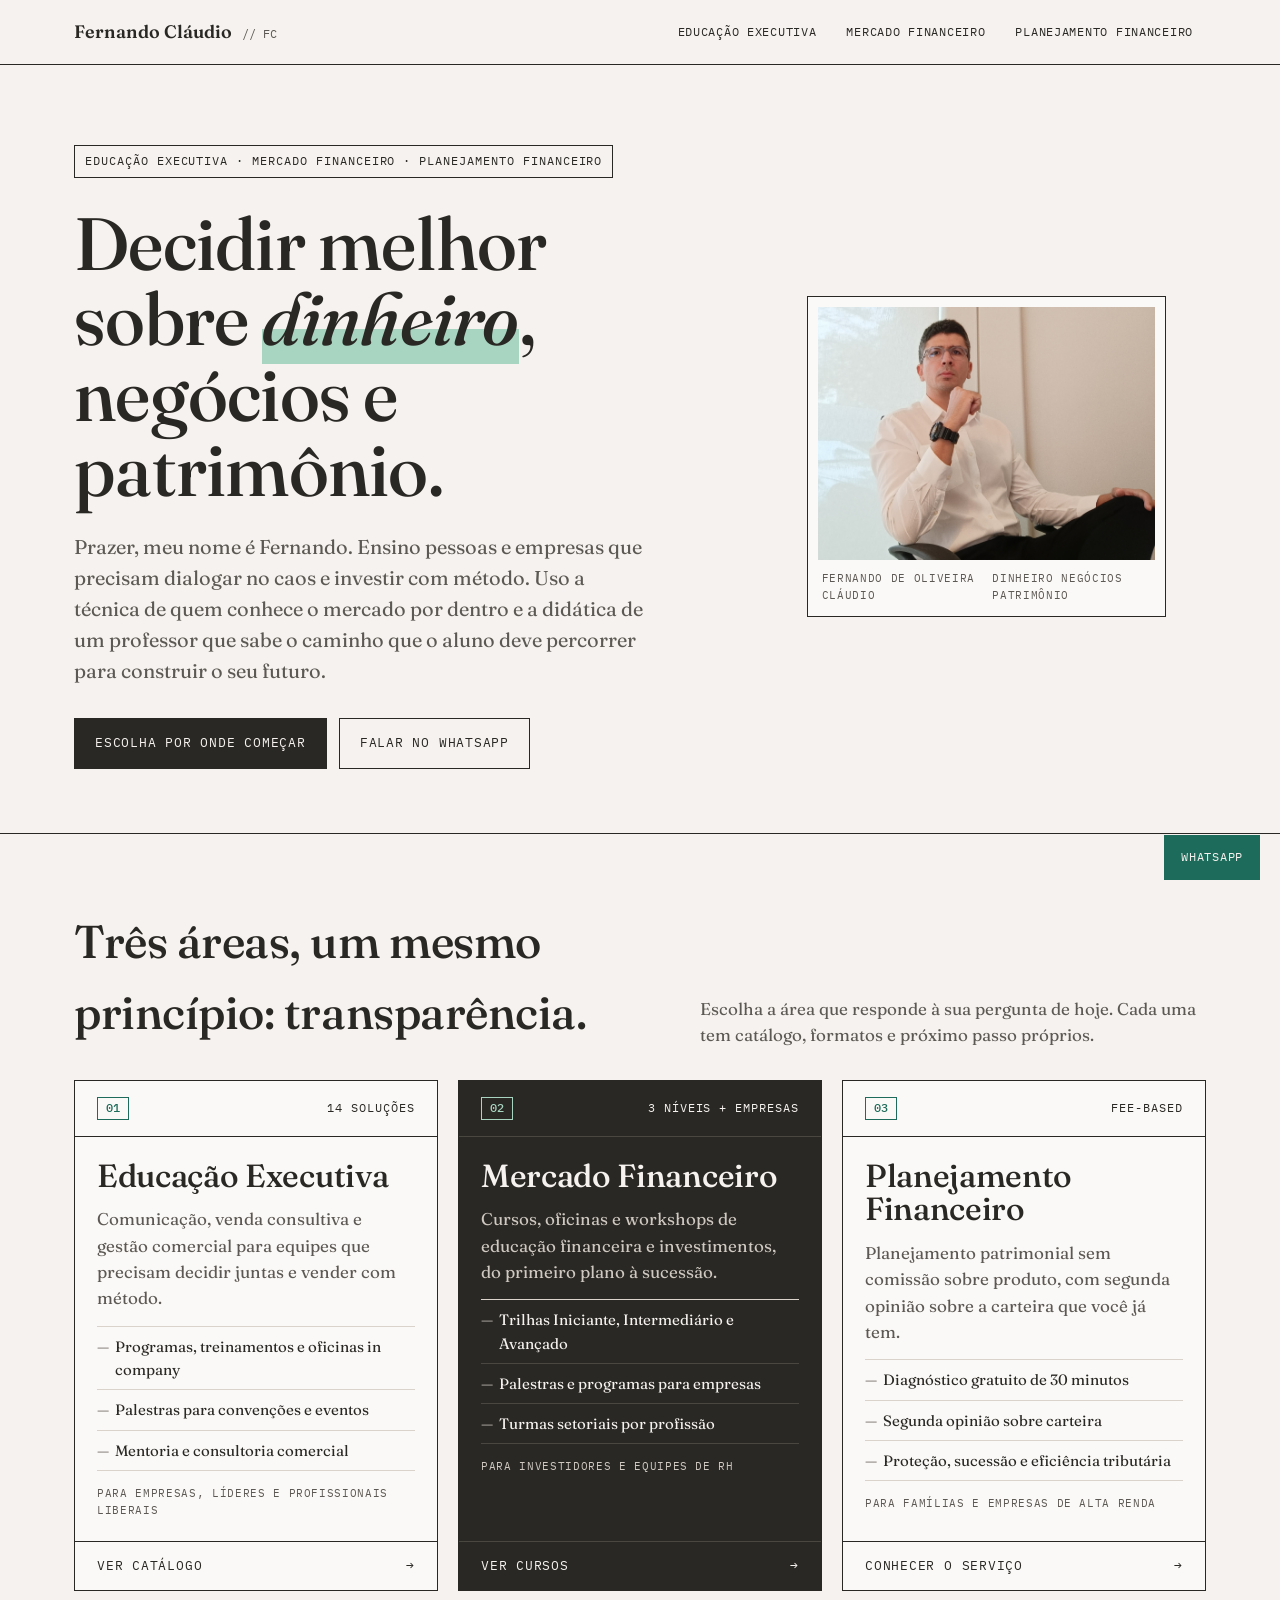
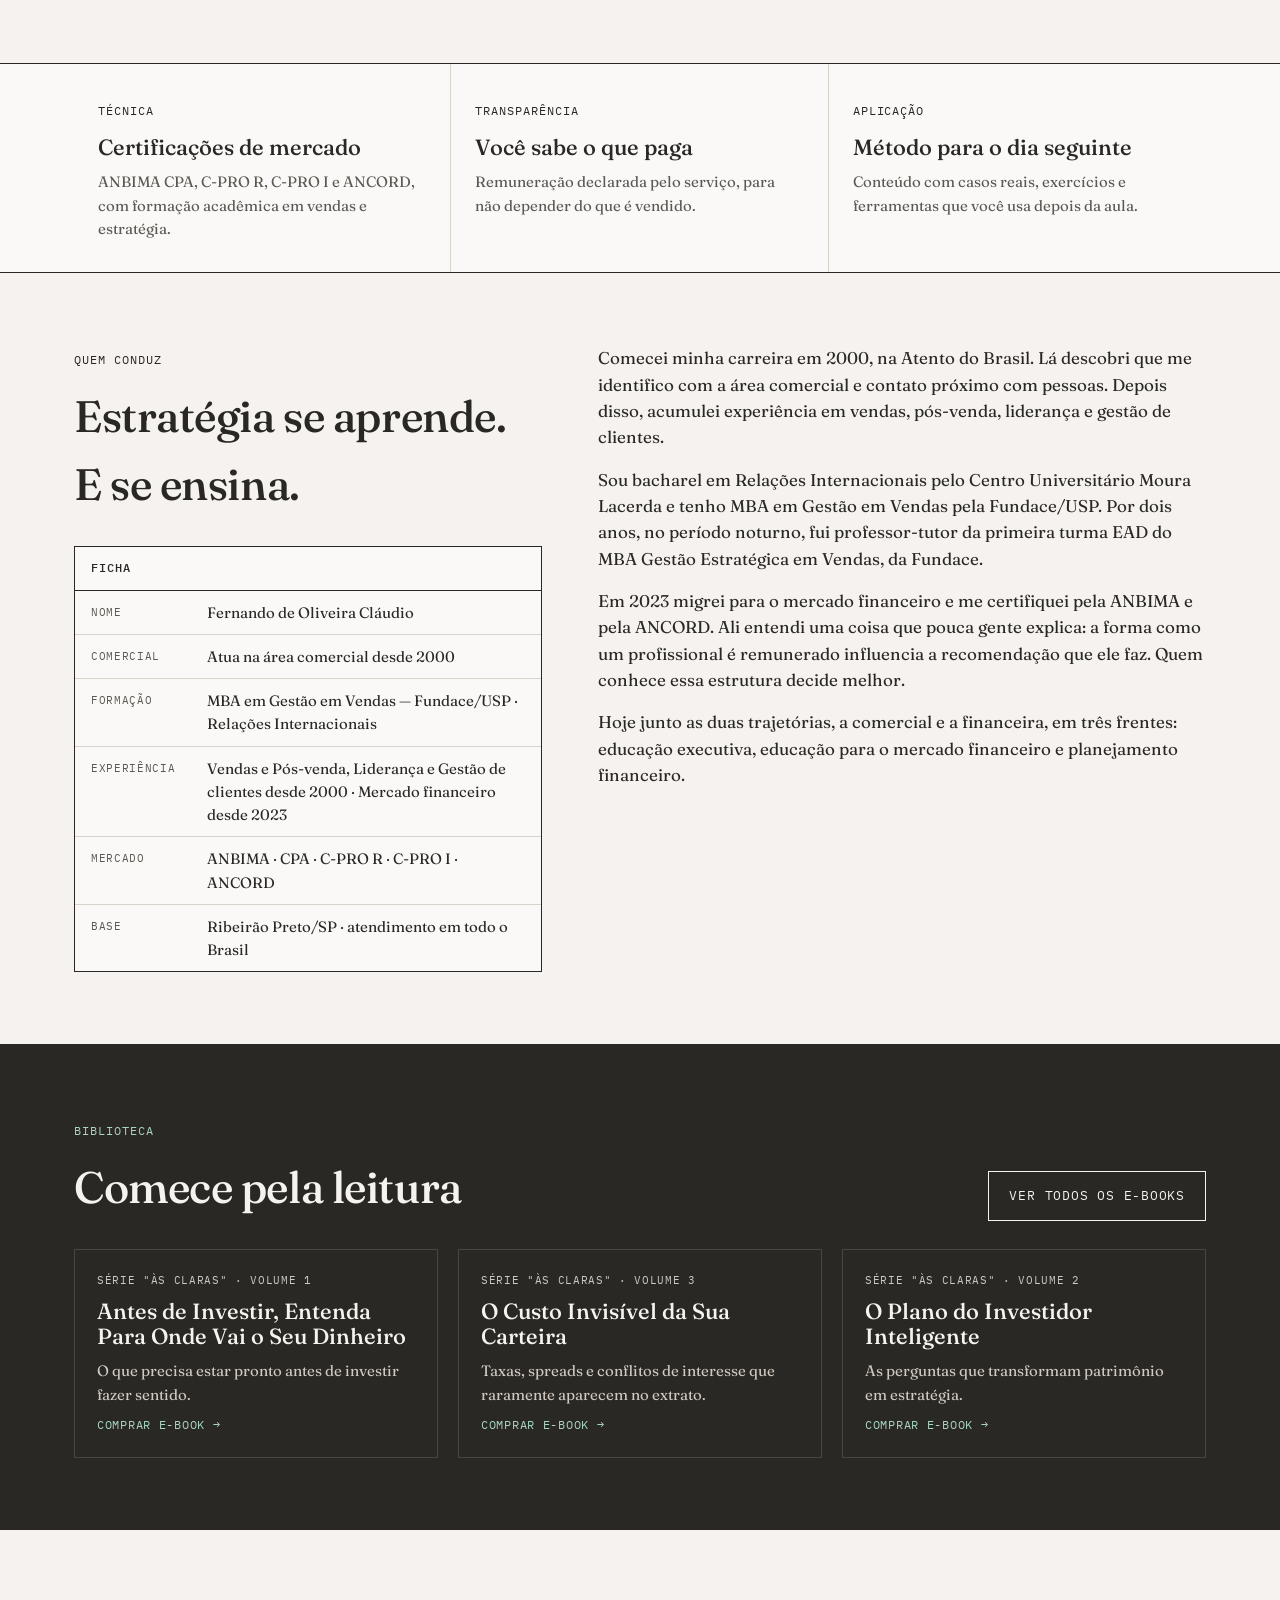
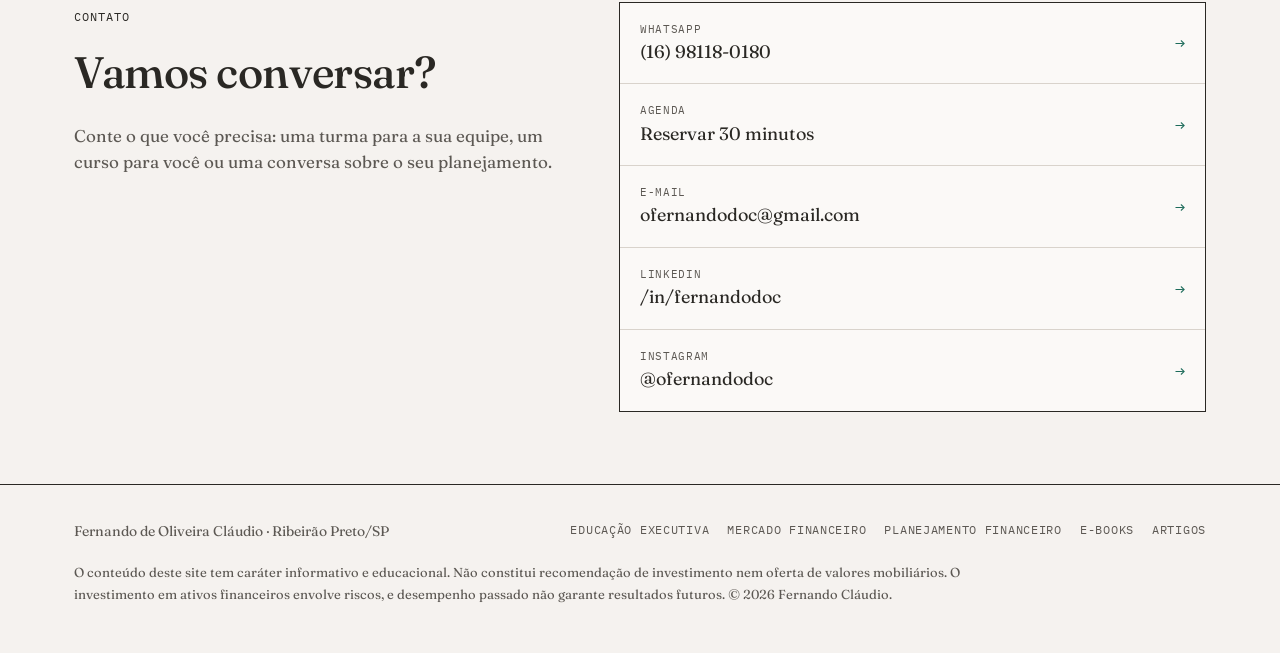
==== commit 97f3a405: "Update print statement from 'Hello' to 'Goodbye'" ====
--- a/index.html
+++ b/index.html
@@ -228,7 +228,7 @@
       </div>
       <figure class="foto">
         <img src="assets/fernando-perfil.jpg" alt="Fernando de Oliveira Cláudio" width="1200" height="918" fetchpriority="high">
-        <figcaption><span>Fernando de Oliveira Cláudio</span><span>Gestão Patrimônio</span></figcaption>
+        <figcaption><span>Fernando de Oliveira Cláudio</span><span>Dinheiro Negócios Patrimônio</span></figcaption>
       </figure>
     </div>
   </section>
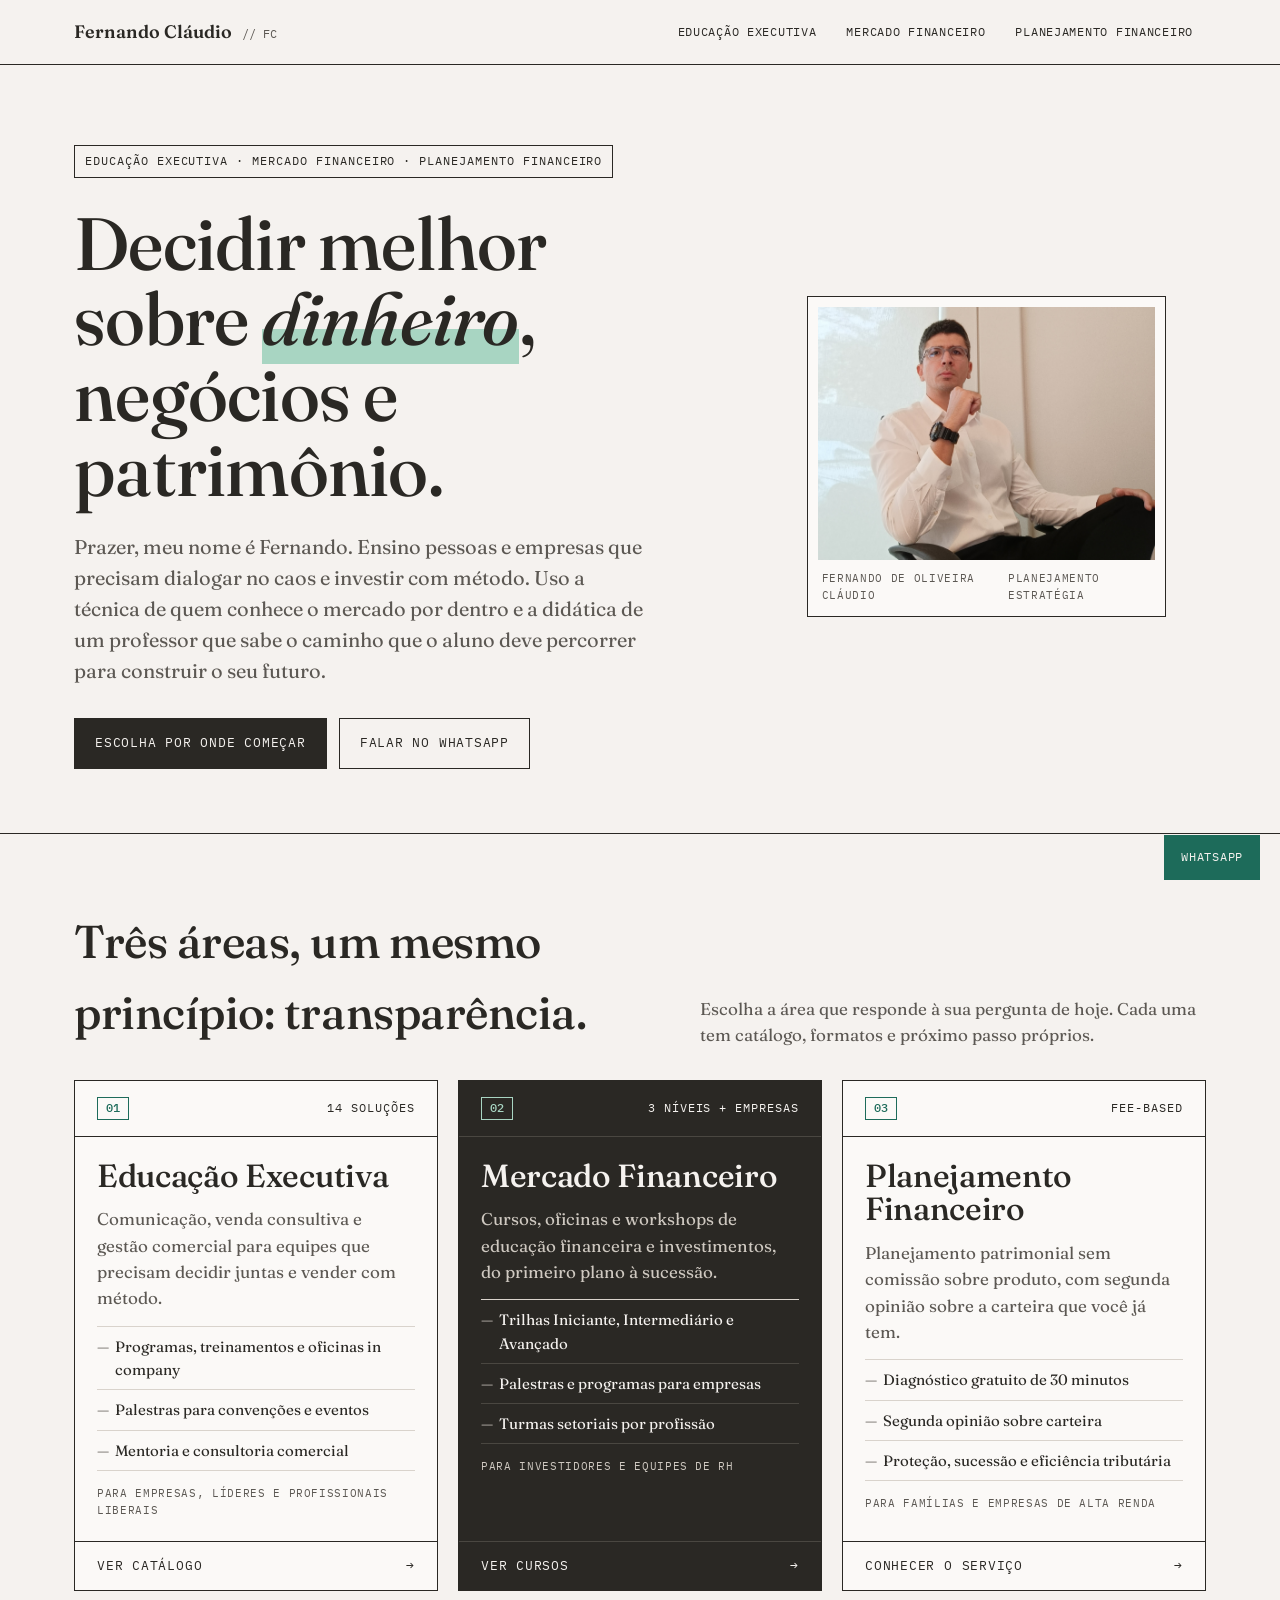
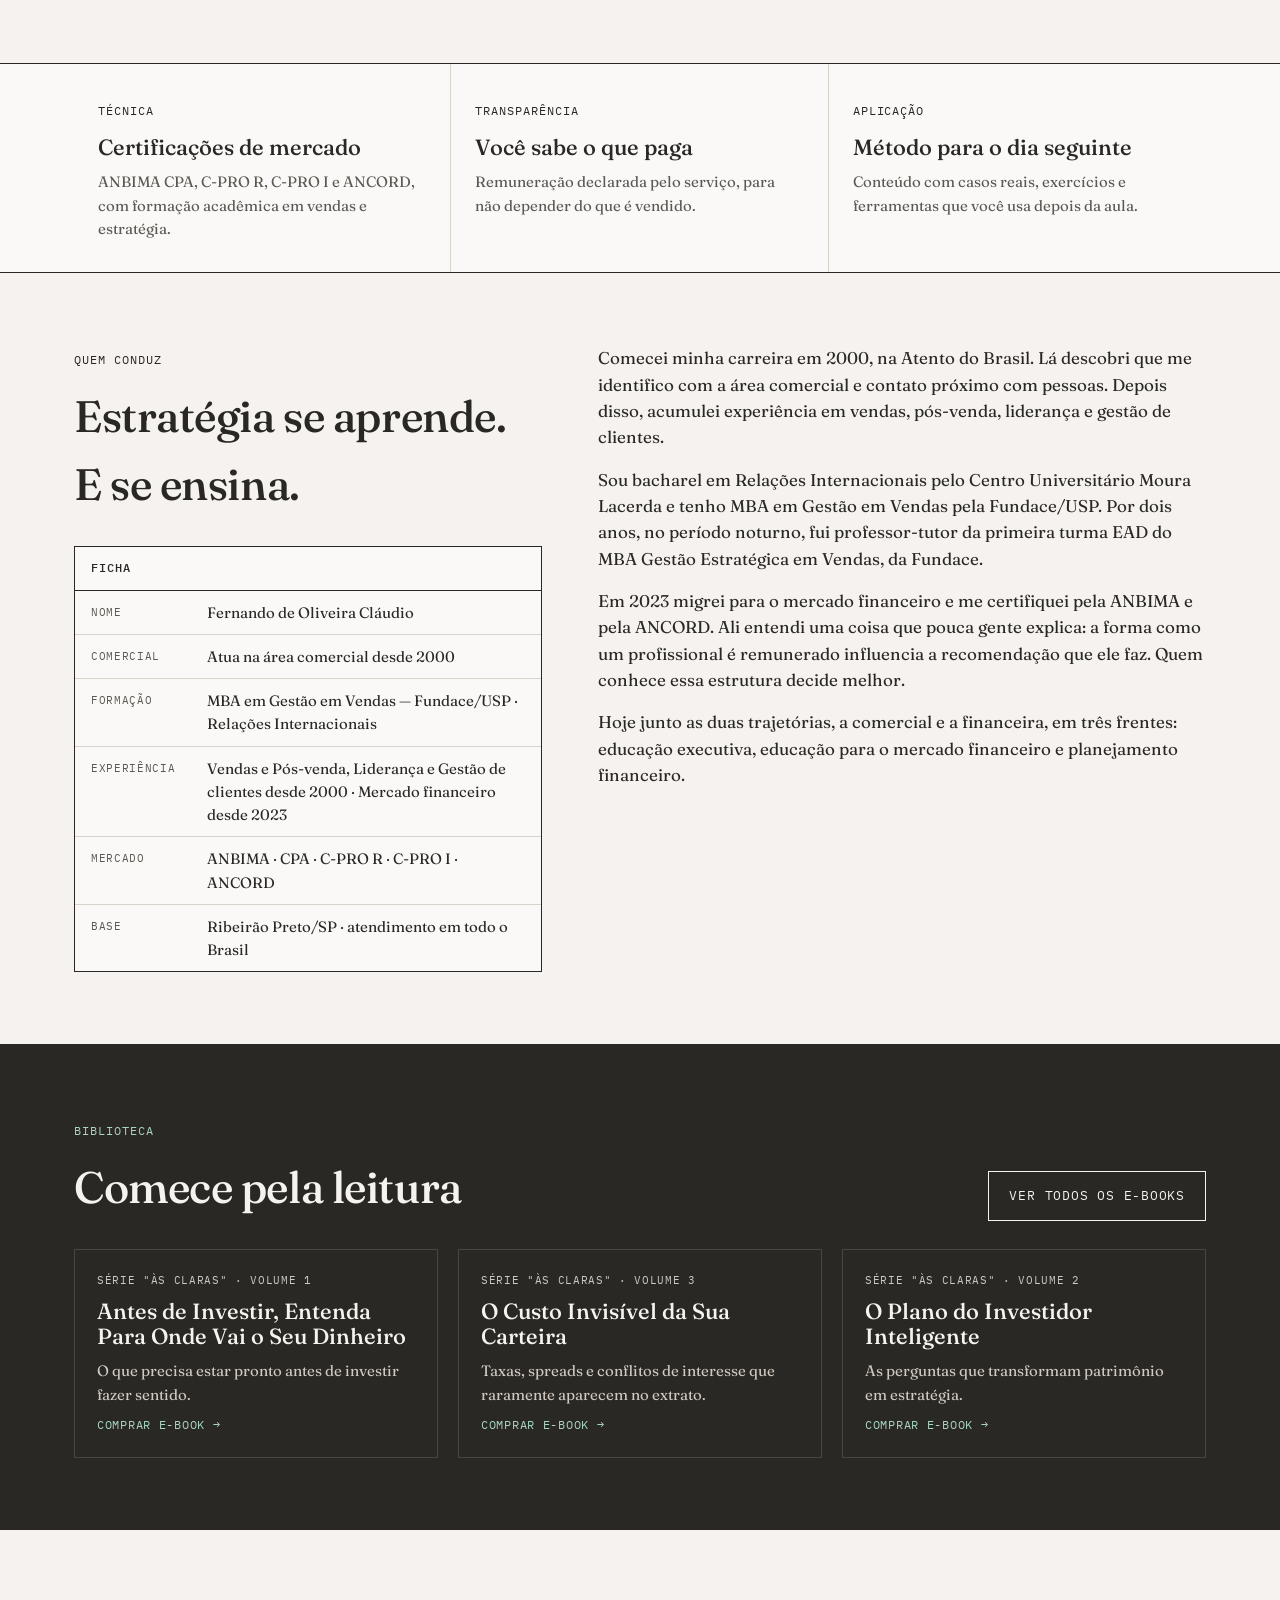
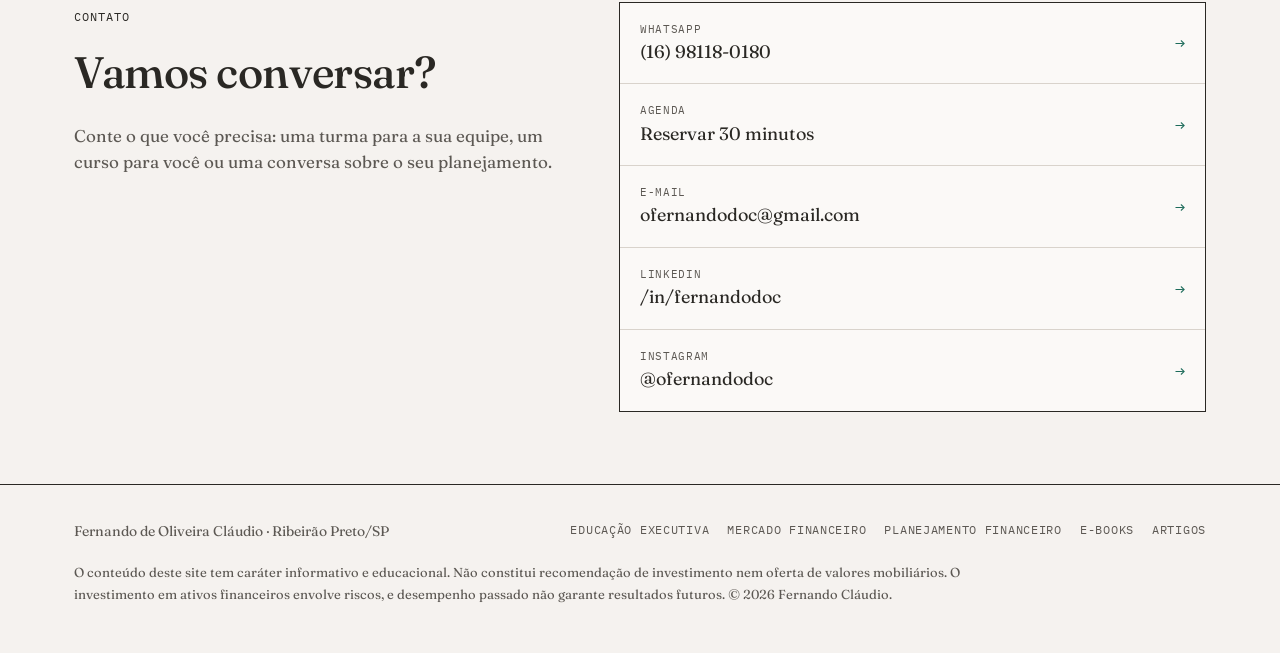
==== commit 7d415c02: "Update fmt.Println message from 'Hello' to 'Goodbye'" ====
--- a/index.html
+++ b/index.html
@@ -228,7 +228,7 @@
       </div>
       <figure class="foto">
         <img src="assets/fernando-perfil.jpg" alt="Fernando de Oliveira Cláudio" width="1200" height="918" fetchpriority="high">
-        <figcaption><span>Fernando de Oliveira Cláudio</span><span>Dinheiro Negócios Patrimônio</span></figcaption>
+        <figcaption><span>Fernando de Oliveira Cláudio</span><span>Planejamento Estratégia</span></figcaption>
       </figure>
     </div>
   </section>
